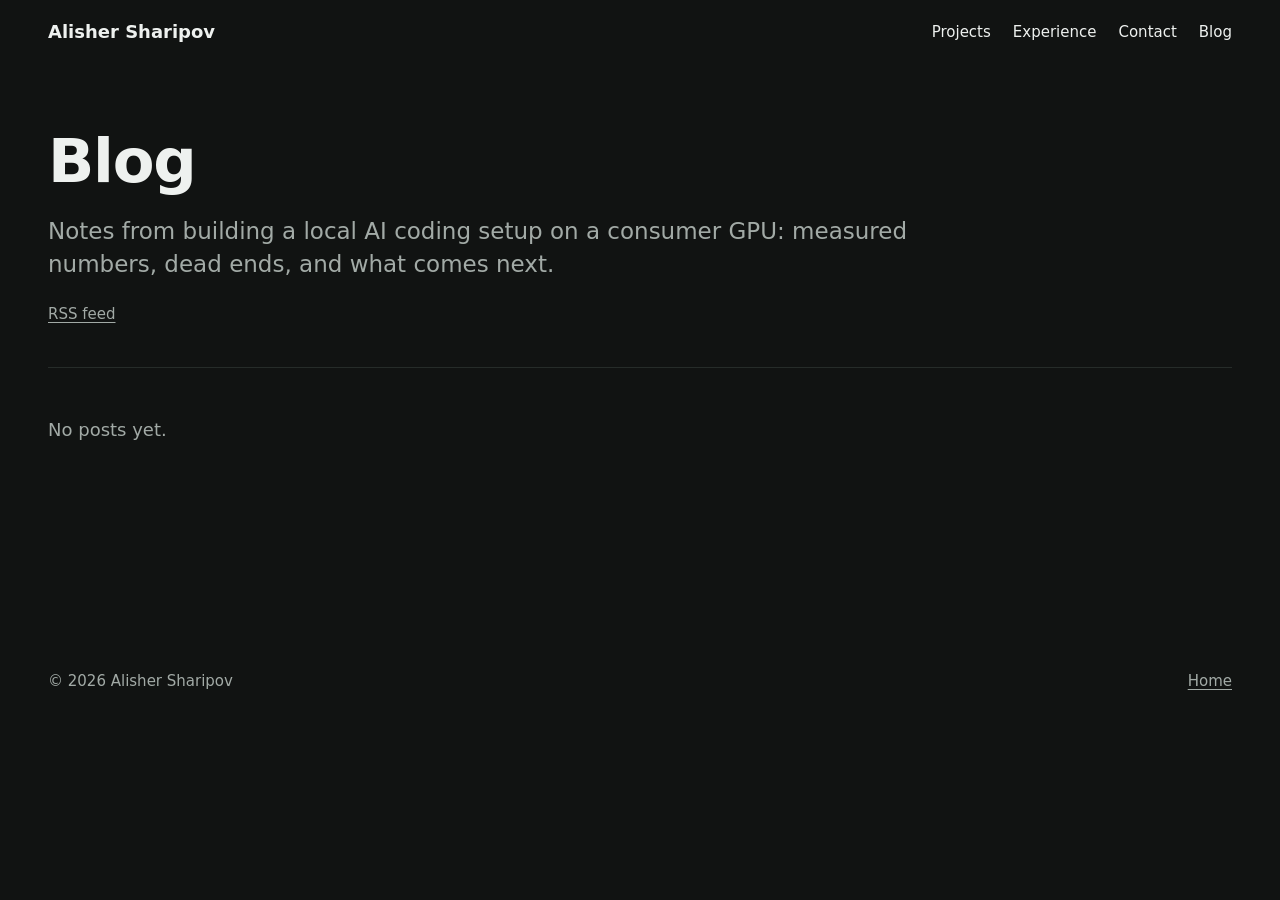
==== blog/index.html @ cdd6e06e "Blog section: index, post template, RSS feed" ====
<!doctype html>
<html lang="en">
<head>
<meta charset="utf-8">
<meta name="viewport" content="width=device-width, initial-scale=1, viewport-fit=cover">
<title>Blog · Alisher Sharipov</title>
<meta name="description" content="Notes from building a local AI coding setup on a consumer GPU: measured numbers, dead ends, and what comes next.">
<meta name="theme-color" content="#111312">
<link rel="canonical" href="https://hikkian.github.io/blog/">
<link rel="alternate" type="application/rss+xml" title="Alisher Sharipov · Blog" href="feed.xml">
<link rel="icon" href="../favicon.ico" sizes="32x32">
<link rel="stylesheet" href="../style.css">
<link rel="stylesheet" href="blog.css">
</head>
<body>

<header class="top">
  <div class="wrap top-in">
    <a class="name" href="../">Alisher Sharipov</a>
    <nav aria-label="Sections">
      <a href="../#projects">Projects</a>
      <a href="../#work">Experience</a>
      <a href="../#contact">Contact</a>
      <a href="./" aria-current="page">Blog</a>
    </nav>
  </div>
</header>

<main class="blog-main">

<section class="wrap blog-head" aria-labelledby="blog-h">
  <h1 id="blog-h">Blog</h1>
  <p>Notes from building a local AI coding setup on a consumer GPU: measured numbers, dead ends, and what comes next.</p>
  <a class="feed-link" href="feed.xml">RSS feed</a>
</section>

<section class="wrap" aria-label="Posts">
  <ol class="post-list">
    <!-- Posts are added here, newest first. Template: _template.html -->
  </ol>
  <p class="empty">No posts yet.</p>
</section>

</main>

<footer class="foot wrap">
  <span>© 2026 Alisher Sharipov</span>
  <a href="../">Home</a>
</footer>

</body>
</html>
---- style.css ----
:root {
  --bg: #111312;
  --surface: #1a1e1c;
  --surface-2: #222725;
  --ink: #eef1ef;
  --muted: #a2aaa6;
  --accent: #7ee0c3;
  --accent-ink: #0c1f19;
  --term: #0a0c0b;

  --step-small: 0.9375rem;
  --step-body: clamp(1.0625rem, 1rem + 0.2vw, 1.125rem);
  --step-lead: clamp(1.1875rem, 1.05rem + 0.5vw, 1.4375rem);
  --step-h3: clamp(1.75rem, 1.3rem + 1.6vw, 2.75rem);
  --step-head: clamp(2.25rem, 1.4rem + 3vw, 4rem);
  --step-display: clamp(2.375rem, 1rem + 5.4vw, 6rem);

  --gutter: clamp(20px, 4vw, 48px);
  --ease: cubic-bezier(.2, .7, .2, 1);
  --font: "TikTok Sans", system-ui, -apple-system, "Segoe UI", Roboto, sans-serif;
  --mono: "JetBrains Mono", ui-monospace, "SFMono-Regular", Menlo, Consolas, monospace;
}

*, *::before, *::after { box-sizing: border-box; }
html { -webkit-text-size-adjust: 100%; scroll-behavior: smooth; scroll-padding-top: 80px; }
body { margin: 0; background: var(--bg); color: var(--ink); font-family: var(--font); font-size: var(--step-body); line-height: 1.6; }
img { display: block; width: 100%; height: auto; }
a { color: inherit; text-underline-offset: 0.22em; text-decoration-thickness: 1px; }
a:hover { color: var(--accent); }
:focus-visible { outline: 2px solid var(--accent); outline-offset: 3px; }
::selection { background: var(--accent); color: var(--accent-ink); }
h1, h2, h3, h4 { margin: 0; line-height: 1.1; font-weight: 600; }
p { margin: 0; }
ul { list-style: none; margin: 0; padding: 0; }
.visually-hidden { position: absolute; width: 1px; height: 1px; overflow: hidden; clip: rect(0 0 0 0); white-space: nowrap; }
.wrap { width: min(1200px, 100% - 2 * var(--gutter)); margin-inline: auto; }

.button {
  display: inline-flex; align-items: center; justify-content: center; min-height: 48px; padding: 0 22px;
  background: var(--accent); color: var(--accent-ink); font-weight: 650; font-size: var(--step-small);
  text-decoration: none; border-radius: 8px; transition: transform .18s var(--ease), background-color .18s var(--ease);
}
.button:hover { color: var(--accent-ink); background: #a2ecd6; transform: translateY(-2px); }
.button:active { transform: none; }
.button.ghost { background: var(--surface-2); color: var(--ink); }
.button.ghost:hover { background: #2c3330; color: var(--ink); }
.quiet { font-size: var(--step-small); color: var(--muted); }

/* ---------- Top bar ---------- */
.top { position: sticky; top: 0; z-index: 10; background: var(--bg); }
.top-in { display: flex; align-items: center; justify-content: space-between; min-height: 64px; gap: 16px; }
.name { font-weight: 650; text-decoration: none; }
nav { display: flex; align-items: center; gap: 22px; font-size: var(--step-small); }
nav a { text-decoration: none; padding: 10px 0; }
.lang { font: inherit; font-weight: 650; color: var(--ink); background: var(--surface-2); border: 0; border-radius: 8px; min-height: 44px; min-width: 48px; cursor: pointer; }
.lang:hover { background: #2c3330; }

/* ---------- Hero ---------- */
.hero { display: grid; grid-template-columns: minmax(0, 5fr) minmax(0, 6fr); grid-template-rows: auto 1fr; gap: 40px 56px; padding: clamp(40px, 7vh, 88px) 0 72px; }
.hero h1 { grid-column: 1 / -1; font-size: var(--step-display); font-weight: 750; font-stretch: 110%; letter-spacing: -0.025em; line-height: 1.0; max-width: 20ch; }
.hero-text { display: grid; align-content: start; gap: 28px; }
.lead { font-size: var(--step-lead); line-height: 1.45; max-width: 40ch; }
.actions { display: flex; flex-wrap: wrap; align-items: center; gap: 12px 14px; }
.actions .quiet { flex-basis: 100%; }
.skills-inline { display: flex; flex-wrap: wrap; gap: 8px; margin-top: 8px; }
.skills-inline li { background: var(--surface); border-radius: 8px; padding: 6px 12px; font-size: var(--step-small); }
.remote { color: var(--accent); font-weight: 600; }

/* The terminal: a real-speed replay of Shura answering */
.term { margin: 0; background: var(--term); border-radius: 14px; overflow: hidden; font-size: 0.9375rem; align-self: start; }
.term-bar { display: flex; justify-content: space-between; align-items: center; padding: 12px 16px; background: #151917; color: var(--muted); font-size: 0.8125rem; }
.term-title { color: var(--ink); font-weight: 600; }
.term-state { display: inline-flex; align-items: center; gap: 8px; }
.live { width: 8px; height: 8px; border-radius: 50%; background: var(--accent); }
.term-body { padding: 18px 18px 8px; min-height: 252px; }
.t-user { color: var(--ink); margin-bottom: 12px; }
.t-mark { color: var(--accent); font-weight: 600; }
.t-out { margin: 0; font: 0.875rem/1.6 var(--mono); white-space: pre-wrap; color: #cfd6d2; line-height: 1.6; }
.t-out .add { color: var(--accent); }
.t-out .del { color: #f0a49a; }
.t-out::after { content: ""; display: inline-block; width: .55em; height: 1.05em; vertical-align: -0.2em; background: var(--accent); margin-left: 1px; animation: blink 1s steps(1) infinite; }
.t-out.done::after { animation: none; opacity: 0; }
@keyframes blink { 50% { opacity: 0; } }
.term-status { display: flex; justify-content: space-between; gap: 12px; padding: 10px 18px; color: var(--muted); font-size: 0.8125rem; background: #151917; }
.term-status b { color: var(--accent); font-size: 1rem; }
.term-ctx { display: flex; flex-wrap: wrap; align-items: center; gap: 10px 14px; padding: 14px 18px 16px; }
.ctx-label { font-size: var(--step-small); color: var(--muted); }
.chips { display: flex; flex-wrap: wrap; gap: 6px; }
.chips button {
  font: 600 0.875rem var(--font); color: var(--ink); background: var(--surface-2); border: 0; border-radius: 8px;
  min-width: 52px; min-height: 44px; padding: 0 10px; cursor: pointer; transition: background-color .15s var(--ease), color .15s var(--ease);
}
.chips button:hover { background: #2c3330; }
.chips button[aria-checked="true"] { background: var(--accent); color: var(--accent-ink); }
.term figcaption { font-size: var(--step-small); color: var(--muted); padding: 0 18px 18px; }

/* ---------- Numbers ---------- */
.numbers ul { display: grid; grid-template-columns: repeat(4, minmax(0, 1fr)); gap: 12px; }
.numbers li { background: var(--surface); border-radius: 14px; padding: 24px 22px; display: grid; gap: 8px; align-content: start; }
.numbers b { white-space: nowrap; font-size: clamp(2rem, 1.4rem + 1.8vw, 3rem); font-weight: 750; font-stretch: 110%; letter-spacing: -0.02em; line-height: 1; color: var(--accent); }
.numbers span { font-size: var(--step-small); line-height: 1.45; }

/* ---------- Projects ---------- */
.section-h { font-size: var(--step-head); font-weight: 700; letter-spacing: -0.02em; margin-bottom: 40px; }
.projects { padding-top: 140px; }
.case { display: grid; gap: 24px; margin-bottom: 120px; }
.case-head { display: grid; grid-template-columns: auto 1fr auto; align-items: baseline; gap: 8px 20px; }
.case-head h3 { font-size: var(--step-h3); font-weight: 700; letter-spacing: -0.015em; }
.case-tag { color: var(--muted); font-size: var(--step-lead); }
.case-link { font-size: var(--step-small); }
.shot { background: var(--surface); border-radius: 14px; overflow: hidden; }
.shot img { transition: transform .6s var(--ease); }
.shot:hover img { transform: scale(1.015); }
.shot.light { background: #f3f6f4; padding: clamp(16px, 3vw, 40px); }
.shot-open { display: block; cursor: zoom-in; }
.shot-grid { display: grid; grid-template-columns: 1fr 1fr; gap: 12px; }
.shot-grid .big { grid-column: 1 / -1; }
.shot-grid .shot img { height: 100%; object-fit: cover; object-position: top left; }
.case-cols { display: grid; grid-template-columns: repeat(3, minmax(0, 1fr)); gap: 32px; }
.case-cols h4 { font-size: var(--step-small); color: var(--accent); font-weight: 650; margin-bottom: 8px; }
.case-cols p { line-height: 1.55; }
.stack { color: var(--muted); font-size: var(--step-small); }

/* ---------- Experience ---------- */
.work { padding-top: 40px; }
.job { display: grid; grid-template-columns: minmax(0, 1fr) minmax(0, 2fr); gap: 32px; background: var(--surface); border-radius: 14px; padding: clamp(24px, 3vw, 40px); }
.job-side { display: grid; gap: 6px; align-content: start; }
.job-side h3 { font-size: var(--step-h3); font-weight: 700; margin-bottom: 6px; }
.job-side p { color: var(--muted); }
.job-list { display: grid; gap: 18px; }
.job-list li { display: grid; gap: 2px; }
.job-list b { font-weight: 650; color: var(--accent); }
.facts { display: grid; grid-template-columns: 1fr 1fr; gap: 12px; margin-top: 12px; }
.facts > div { background: var(--surface); border-radius: 14px; padding: clamp(24px, 3vw, 40px); }
.facts h3 { font-size: 1.5rem; margin-bottom: 18px; }
.facts dl { margin: 0; display: grid; gap: 12px; }
.facts dl { gap: 16px; }
.facts dl div { display: grid; gap: 2px; }
.facts dt { color: var(--muted); font-size: var(--step-small); }
.facts dd { margin: 0; }

/* ---------- Contact ---------- */
.contact { padding: 160px 0 40px; display: grid; grid-template-columns: minmax(0, 3fr) minmax(0, 2fr); gap: 20px 56px; align-items: end; }
.contact-main { display: grid; gap: 20px; }
.contact .section-h { margin-bottom: 0; }
.mail { font-size: clamp(1.375rem, 0.9rem + 2.2vw, 2.75rem); font-weight: 700; letter-spacing: -0.02em; color: var(--accent); text-decoration: none; overflow-wrap: break-word; line-height: 1.15; }
.mail:hover { color: var(--ink); }
.contact-list { display: grid; gap: 10px; }
.contact-list a { display: flex; align-items: center; min-height: 56px; padding: 0 22px; font-size: var(--step-body) !important; background: var(--surface-2); border-radius: 8px; text-decoration: none; font-weight: 600; font-size: var(--step-small); }
.contact-list a:hover { background: #2c3330; color: var(--ink); }

.foot { display: flex; justify-content: space-between; gap: 16px; flex-wrap: wrap; padding: 80px 0 32px; color: var(--muted); font-size: var(--step-small); }

/* ---------- Entrances ---------- */
@media (prefers-reduced-motion: no-preference) {
  .js [data-rise] { opacity: 0; transform: translateY(20px); transition: opacity .6s var(--ease), transform .6s var(--ease); transition-delay: calc(var(--i, 0) * 70ms); }
  .js [data-rise].in { opacity: 1; transform: none; }
}
@media (prefers-reduced-motion: reduce) {
  *, *::before, *::after { transition-duration: .01ms !important; animation: none !important; scroll-behavior: auto !important; }
}

/* ---------- Tablet ---------- */
@media (max-width: 960px) {
  .hero { grid-template-columns: 1fr; }
  .numbers ul { grid-template-columns: 1fr 1fr; }
  .case-cols { grid-template-columns: 1fr; gap: 20px; }
  .job { grid-template-columns: 1fr; }
  .facts { grid-template-columns: 1fr; }
  .contact { grid-template-columns: 1fr; }
}

/* ---------- Phone ---------- */
@media (max-width: 600px) {
  nav { gap: 14px; }
  nav a:not(:nth-of-type(3)) { display: none; }
  .name { white-space: nowrap; }
  .hero { padding-top: 28px; gap: 28px; }
  .hero h1 { font-stretch: 100%; }
  .term-body { min-height: 300px; padding: 14px 14px 6px; }
  .t-out { font-size: 0.78rem; }
  .term-status { flex-direction: column; gap: 2px; padding: 10px 14px; }
  .term-ctx { padding: 12px 14px 14px; }
  .chips { display: grid; grid-template-columns: repeat(3, minmax(0, 1fr)); width: 100%; }
  .chips button { min-width: 0; padding: 0; font-size: 0.8125rem; }
  .numbers li { padding: 18px 16px; }
  .projects { padding-top: 64px; }
  .section-h { margin-bottom: 24px; }
  .work { padding-top: 0; }
  .shot.light { overflow-x: auto; padding: 12px; }
  .shot.light img { width: 780px; max-width: none; }
  .case { margin-bottom: 88px; }
  .case-head { grid-template-columns: 1fr; gap: 4px; }
  .shot-grid { grid-template-columns: 1fr; }
  .contact { padding-top: 80px; }
}

/* ---------- Scroll scenes ---------- */
.progress { position: fixed; inset: 0 0 auto 0; height: 3px; z-index: 20; pointer-events: none; }
.progress i { display: block; height: 100%; background: var(--accent); transform-origin: 0 50%; transform: scaleX(0); }

.flow { position: relative; height: 300svh; }
.flow-stage { position: sticky; top: 0; height: 100svh; display: grid; align-items: center; overflow: hidden; }
.flow-in { display: grid; gap: clamp(32px, 6vh, 64px); }
.flow-h { font-size: var(--step-head); font-weight: 700; letter-spacing: -0.02em; max-width: 16ch; }
.flow-track { position: relative; }
.flow-line { position: absolute; left: 0; right: 0; top: 13px; height: 4px; background: var(--surface-2); border-radius: 2px; }
.flow-fill { position: absolute; inset: 0; background: var(--accent); transform-origin: 0 50%; transform: scaleX(var(--p, 0)); border-radius: 2px; }
.flow-dot { position: absolute; top: -8px; left: 0; width: 20px; height: 20px; border-radius: 50%; background: var(--accent); box-shadow: 0 0 0 8px rgba(126, 224, 195, .18); /* taste-skill-ignore: the glowing request packet */
  transform: translateX(calc(var(--p, 0) * (var(--w, 1000px) - 20px))); }
.flow-nodes { position: relative; display: grid; grid-template-columns: repeat(4, minmax(0, 1fr)); gap: 24px; list-style: none; margin: 0; padding: 0; }
.flow-nodes li { position: relative; padding-top: 48px; display: grid; gap: 10px; align-content: start; opacity: .28; transform: translateY(18px); transition: opacity .5s var(--ease), transform .5s var(--ease); }
.flow-nodes li::before { content: ""; position: absolute; top: 5px; width: 20px; height: 20px; border-radius: 50%; background: var(--surface-2); transition: background-color .4s var(--ease); }
.flow-nodes li.on { opacity: 1; transform: none; }
.flow-nodes li.on::before { background: var(--accent); }
.flow-nodes b { font-size: var(--step-lead); font-weight: 700; }
.flow-nodes span { line-height: 1.5; }
.flow-count { font-size: var(--step-lead); color: var(--muted); }
.flow-count b { color: var(--accent); font-size: clamp(2.5rem, 1.5rem + 4vw, 5rem); font-weight: 750; font-stretch: 110%; letter-spacing: -0.02em; font-variant-numeric: tabular-nums; display: inline-block; vertical-align: -0.12em; margin-right: .15em; }

@media (prefers-reduced-motion: no-preference) {
  .js .hero[data-scroll] h1 { transform: translateY(calc(var(--p, 0) * -90px)); opacity: calc(1 - var(--p, 0) * 1.4); }
  .js .hero[data-scroll] .hero-text { transform: translateY(calc(var(--p, 0) * -40px)); opacity: calc(1 - var(--p, 0) * 1.2); }
  .js .hero[data-scroll] .term { transform: translateY(calc(var(--p, 0) * 60px)) scale(calc(1 - var(--p, 0) * .06)); }
  .js .shot[data-scroll] { transform: scale(calc(.86 + var(--p, 1) * .14)); opacity: calc(.3 + var(--p, 1) * .7); transform-origin: 50% 100%; }
  .js .section-h[data-scroll] { transform: translateX(calc((1 - var(--p, 1)) * -60px)); opacity: var(--p, 1); }
  .js .hero h1, .js .hero-text, .js .term, .js .shot[data-scroll], .js .section-h[data-scroll] { will-change: transform; }
}
@media (prefers-reduced-motion: reduce) {
  .flow { height: auto; }
  .flow-stage { position: static; height: auto; padding: 120px 0; }
  .flow-fill { transform: none; }
  .flow-dot { display: none; }
  .flow-nodes li { opacity: 1; transform: none; }
  .flow-nodes li::before { background: var(--accent); }
}
html:not(.js) .flow { height: auto; }
html:not(.js) .flow-stage { position: static; height: auto; padding: 120px 0; }
html:not(.js) .flow-nodes li { opacity: 1; transform: none; }

@media (max-width: 760px) {
  .flow { height: 320svh; }
  .flow-in { gap: 24px; }
  .flow-line { left: 9px; right: auto; top: 0; bottom: 0; width: 4px; height: auto; }
  .flow-fill { transform-origin: 50% 0; transform: scaleY(var(--p, 0)); }
  .flow-dot { left: -8px; top: 0; transform: translateY(calc(var(--p, 0) * (var(--h, 400px) - 20px))); }
  .flow-nodes { grid-template-columns: 1fr; gap: 18px; padding-left: 40px; }
  .flow-nodes li { padding-top: 0; }
  .flow-nodes li::before { left: -38px; top: 2px; }
  .flow-nodes span { font-size: var(--step-small); }
}
---- blog/blog.css ----
/* Blog pages. Load after ../style.css: they reuse its tokens and header, add only blog layout. */

.blog-main { padding-bottom: 96px; }

.blog-head { padding-top: 64px; padding-bottom: 40px; border-bottom: 1px solid #262c29; }
.blog-head h1 { font-size: var(--step-head); font-weight: 700; letter-spacing: -0.02em; }
.blog-head p { margin: 20px 0 0; max-width: 60ch; color: var(--muted); font-size: var(--step-lead); line-height: 1.45; }
.blog-head .feed-link { display: inline-block; margin-top: 20px; font-size: var(--step-small); color: var(--muted); }

.post-list { list-style: none; margin: 0; padding: 0; }
.post-list li { padding: 32px 0; border-bottom: 1px solid #262c29; display: grid; gap: 8px; }
.post-list time, .post-meta { font-size: var(--step-small); color: var(--muted); }
.post-list h2 { font-size: var(--step-h3); font-weight: 650; letter-spacing: -0.015em; line-height: 1.2; }
.post-list h2 a { text-decoration: none; }
.post-list h2 a:hover { color: var(--accent); }
.post-list p { margin: 0; color: var(--muted); max-width: 66ch; }
.empty { padding: 48px 0; color: var(--muted); }

.post { padding-top: 56px; }
.post-head { display: grid; gap: 14px; padding-bottom: 32px; border-bottom: 1px solid #262c29; margin-bottom: 40px; }
.post-head h1 { font-size: var(--step-display); font-weight: 700; letter-spacing: -0.025em; line-height: 1.05; }
.post-lead { font-size: var(--step-lead); color: var(--muted); max-width: 60ch; line-height: 1.5; margin: 0; }

.post-body { max-width: 68ch; }
.post-body h2 { font-size: var(--step-h3); font-weight: 650; letter-spacing: -0.015em; margin: 56px 0 16px; }
.post-body p { margin: 0 0 18px; }
.post-body ul, .post-body ol { margin: 0 0 22px; padding-left: 22px; }
.post-body li { margin-bottom: 8px; }
.post-body code { font-family: var(--mono); font-size: 0.92em; background: var(--surface); padding: 1px 6px; border-radius: 4px; }
.post-body pre { font-family: var(--mono); font-size: 0.85rem; background: var(--term); border: 1px solid #262c29; border-radius: 8px; padding: 16px; overflow-x: auto; line-height: 1.5; }
.post-body pre code { background: none; padding: 0; }

/* Numbers tables: wrap in .table-wrap so narrow screens scroll the table, not the page. */
.table-wrap { overflow-x: auto; margin: 24px 0 28px; }
.facts-table { width: 100%; border-collapse: collapse; font-size: var(--step-small); }
.facts-table th, .facts-table td { text-align: left; padding: 10px 12px; border-bottom: 1px solid #262c29; vertical-align: top; }
.facts-table th { color: var(--muted); font-weight: 600; }
.facts-table td:last-child { white-space: nowrap; }

.post-foot { margin-top: 64px; padding-top: 24px; border-top: 1px solid #262c29; font-size: var(--step-small); color: var(--muted); display: flex; justify-content: space-between; gap: 16px; flex-wrap: wrap; }

@media (max-width: 600px) {
  .blog-head { padding-top: 40px; padding-bottom: 28px; }
  .post { padding-top: 36px; }
  .post-head { margin-bottom: 28px; }
  .post-body h2 { margin-top: 44px; }
  .facts-table th, .facts-table td { padding: 8px 8px; }
  .facts-table td:last-child { white-space: normal; }
}
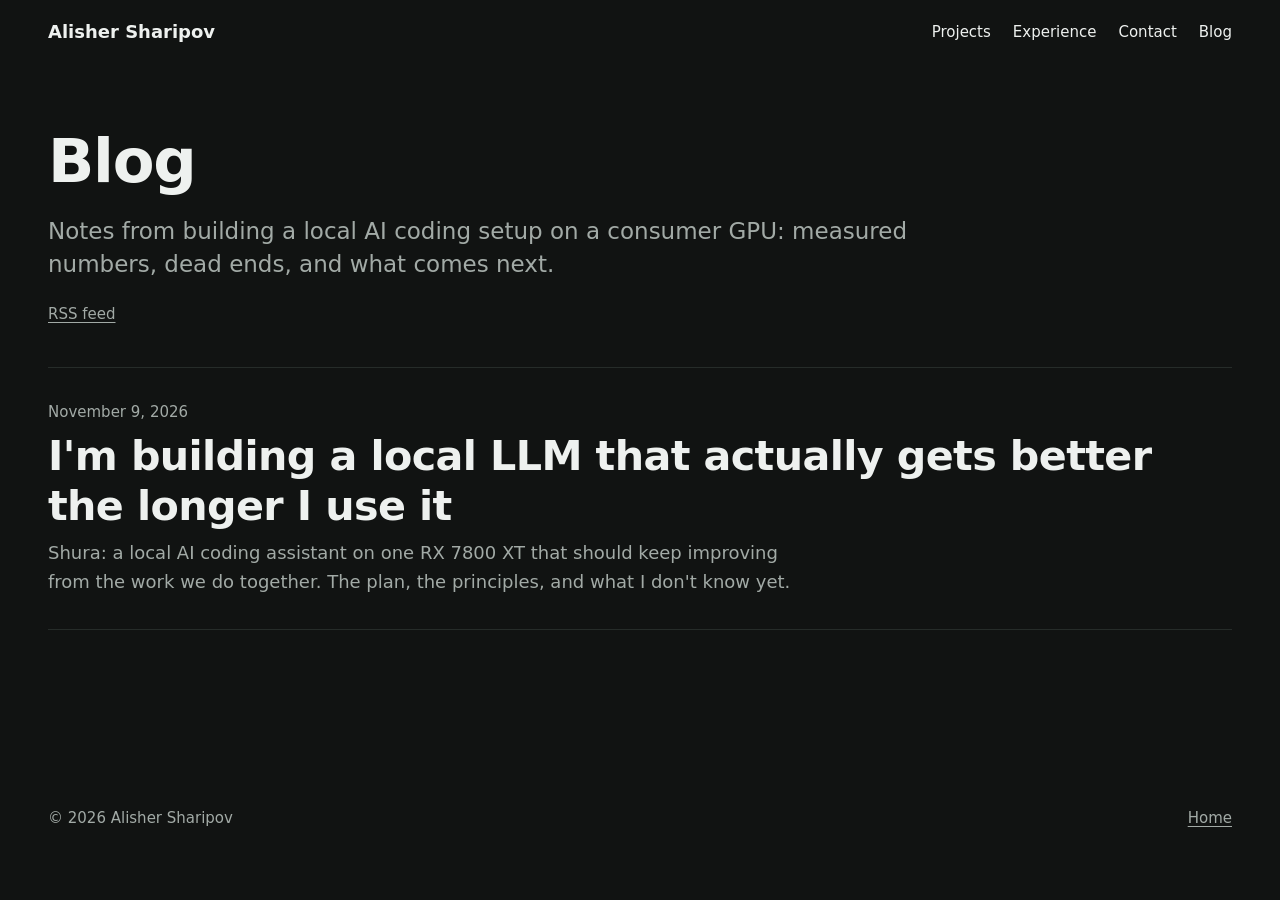
==== commit d46263ea: "First blog post; speed numbers from the final layout" ====
--- a/blog/index.html
+++ b/blog/index.html
@@ -37,8 +37,12 @@
 <section class="wrap" aria-label="Posts">
   <ol class="post-list">
     <!-- Posts are added here, newest first. Template: _template.html -->
+    <li>
+      <time datetime="2026-11-09">November 9, 2026</time>
+      <h2><a href="local-llm-that-gets-better.html">I'm building a local LLM that actually gets better the longer I use it</a></h2>
+      <p>Shura: a local AI coding assistant on one RX 7800 XT that should keep improving from the work we do together. The plan, the principles, and what I don't know yet.</p>
+    </li>
   </ol>
-  <p class="empty">No posts yet.</p>
 </section>
 
 </main>
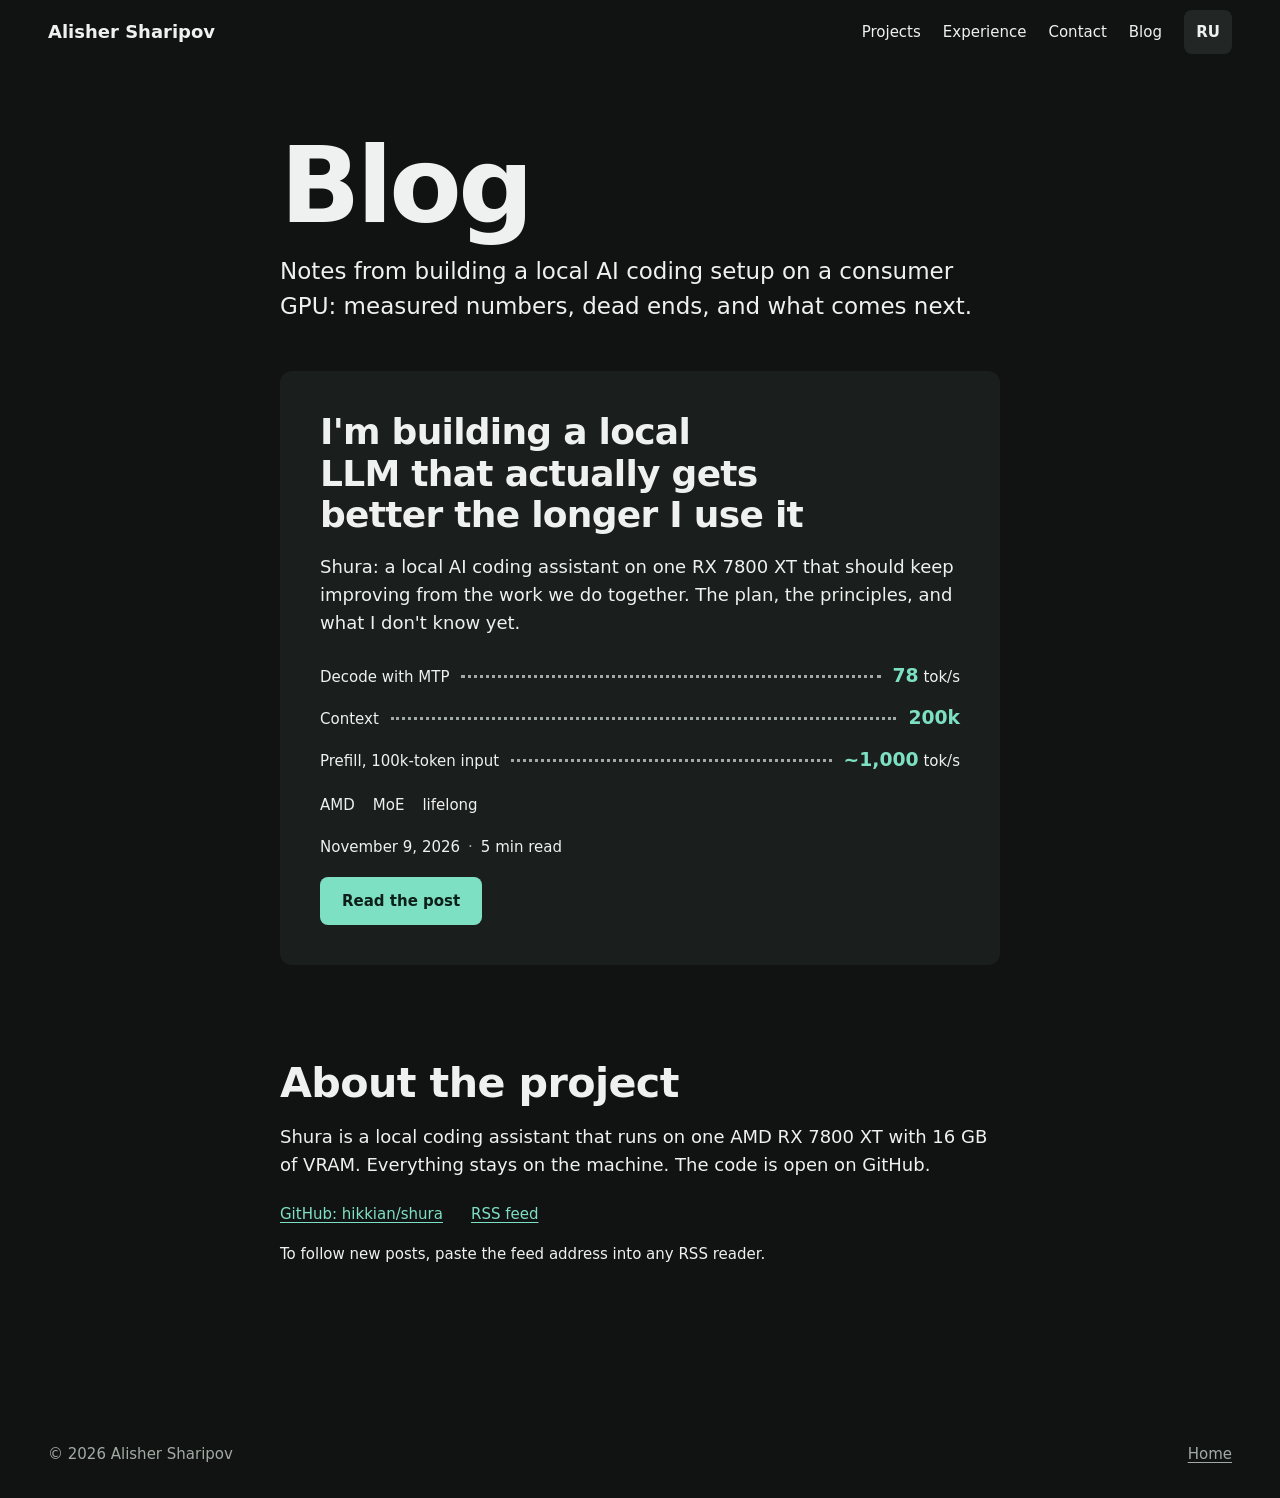
==== commit e91b23f6: "Blog: index page, EN/RU switch, readable RSS" ====
--- a/blog/index.html
+++ b/blog/index.html
@@ -3,7 +3,7 @@
 <head>
 <meta charset="utf-8">
 <meta name="viewport" content="width=device-width, initial-scale=1, viewport-fit=cover">
-<title>Blog · Alisher Sharipov</title>
+<title data-ru="Блог · Alisher Sharipov">Blog · Alisher Sharipov</title>
 <meta name="description" content="Notes from building a local AI coding setup on a consumer GPU: measured numbers, dead ends, and what comes next.">
 <meta name="theme-color" content="#111312">
 <link rel="canonical" href="https://hikkian.github.io/blog/">
@@ -18,39 +18,73 @@
   <div class="wrap top-in">
     <a class="name" href="../">Alisher Sharipov</a>
     <nav aria-label="Sections">
-      <a href="../#projects">Projects</a>
-      <a href="../#work">Experience</a>
-      <a href="../#contact">Contact</a>
+      <a href="../#projects" data-ru="Проекты">Projects</a>
+      <a href="../#work" data-ru="Опыт">Experience</a>
+      <a href="../#contact" data-ru="Контакты">Contact</a>
       <a href="./" aria-current="page">Blog</a>
+      <button class="lang" type="button" id="lang" title="Русский / English">RU</button>
     </nav>
   </div>
 </header>
 
 <main class="blog-main">
 
-<section class="wrap blog-head" aria-labelledby="blog-h">
-  <h1 id="blog-h">Blog</h1>
-  <p>Notes from building a local AI coding setup on a consumer GPU: measured numbers, dead ends, and what comes next.</p>
-  <a class="feed-link" href="feed.xml">RSS feed</a>
+<section class="wrap blog-intro" aria-labelledby="blog-h">
+  <h1 id="blog-h" data-ru="Блог">Blog</h1>
+  <p data-ru="Заметки о том, как я строю локальный ИИ для программирования на одной потребительской видеокарте: измеренные цифры, тупики и что будет дальше.">Notes from building a local AI coding setup on a consumer GPU: measured numbers, dead ends, and what comes next.</p>
 </section>
 
-<section class="wrap" aria-label="Posts">
-  <ol class="post-list">
-    <!-- Posts are added here, newest first. Template: _template.html -->
-    <li>
-      <time datetime="2026-11-09">November 9, 2026</time>
-      <h2><a href="local-llm-that-gets-better.html">I'm building a local LLM that actually gets better the longer I use it</a></h2>
-      <p>Shura: a local AI coding assistant on one RX 7800 XT that should keep improving from the work we do together. The plan, the principles, and what I don't know yet.</p>
-    </li>
-  </ol>
+<section class="wrap blog-entries" aria-label="Posts">
+
+  <article class="sheet">
+    <h2 class="sheet-title"><a href="local-llm-that-gets-better.html" data-ru="Я строю локальную LLM, которая становится лучше, чем дольше я ей пользуюсь">I'm building a local LLM that actually gets better the longer I use it</a></h2>
+    <p class="sheet-lead" data-ru="Shura: локальный ИИ-ассистент для программирования на одной RX 7800 XT, который должен становиться лучше благодаря нашей совместной работе. План, принципы и то, чего я пока не знаю.">Shura: a local AI coding assistant on one RX 7800 XT that should keep improving from the work we do together. The plan, the principles, and what I don't know yet.</p>
+
+    <dl class="log" aria-label="Key numbers">
+      <div class="log-row">
+        <dt data-ru="Декодирование с MTP">Decode with MTP</dt>
+        <dd><b>78</b> tok/s</dd>
+      </div>
+      <div class="log-row">
+        <dt data-ru="Контекст">Context</dt>
+        <dd><b>200k</b></dd>
+      </div>
+      <div class="log-row">
+        <dt data-ru="Префилл, вход 100k токенов">Prefill, 100k-token input</dt>
+        <dd><b>~1,000</b> tok/s</dd>
+      </div>
+    </dl>
+
+    <ul class="tags" aria-label="Tags">
+      <li>AMD</li>
+      <li>MoE</li>
+      <li data-ru="непрерывное обучение">lifelong</li>
+    </ul>
+
+    <p class="sheet-meta"><time datetime="2026-11-09" data-ru="9 ноября 2026">November 9, 2026</time><span class="sep" aria-hidden="true">·</span><span data-ru="5 мин чтения">5 min read</span></p>
+
+    <a class="button" href="local-llm-that-gets-better.html" data-ru="Читать пост">Read the post</a>
+  </article>
+
+</section>
+
+<section class="wrap about" aria-labelledby="about-h">
+  <h2 id="about-h" data-ru="О проекте">About the project</h2>
+  <p data-ru="Shura — локальный ассистент для программирования. Работает на одной AMD RX 7800 XT с 16 ГБ видеопамяти. Всё остаётся на машине. Код открыт на GitHub.">Shura is a local coding assistant that runs on one AMD RX 7800 XT with 16 GB of VRAM. Everything stays on the machine. The code is open on GitHub.</p>
+  <ul class="about-links">
+    <li><a href="https://github.com/hikkian/shura" data-ru="GitHub: hikkian/shura">GitHub: hikkian/shura</a></li>
+    <li><a href="feed.xml" data-ru="Лента RSS">RSS feed</a></li>
+  </ul>
+  <p class="about-note" data-ru="Подписаться можно через RSS-читалку: вставьте в неё адрес ленты.">To follow new posts, paste the feed address into any RSS reader.</p>
 </section>
 
 </main>
 
 <footer class="foot wrap">
   <span>© 2026 Alisher Sharipov</span>
-  <a href="../">Home</a>
+  <a href="../" data-ru="На главную">Home</a>
 </footer>
 
+<script src="blog.js" defer></script>
 </body>
 </html>
--- a/blog/blog.css
+++ b/blog/blog.css
@@ -1,49 +1,166 @@
-/* Blog pages. Load after ../style.css: they reuse its tokens and header, add only blog layout. */
+/* Blog pages. Load after ../style.css: they reuse its tokens and header, add only blog layout.
+   No hairlines: separation comes from space and from one step in surface tone. */
+
+/* ---------- Blog index ---------- */
 
 .blog-main { padding-bottom: 96px; }
 
-.blog-head { padding-top: 64px; padding-bottom: 40px; border-bottom: 1px solid #262c29; }
-.blog-head h1 { font-size: var(--step-head); font-weight: 700; letter-spacing: -0.02em; }
-.blog-head p { margin: 20px 0 0; max-width: 60ch; color: var(--muted); font-size: var(--step-lead); line-height: 1.45; }
-.blog-head .feed-link { display: inline-block; margin-top: 20px; font-size: var(--step-small); color: var(--muted); }
+/* Index blocks share one centred 720px column, like the post. */
+.blog-intro, .blog-entries, .about { max-width: 720px; margin-inline: auto; }
+.blog-intro { padding-top: 72px; display: grid; gap: 18px; }
+.blog-intro h1 { font-size: clamp(3rem, 1.8rem + 6vw, 7rem); font-weight: 700; letter-spacing: -0.035em; line-height: 0.95; }
+.blog-intro p { margin: 0; color: var(--ink); font-size: var(--step-lead); line-height: 1.5; }
 
-.post-list { list-style: none; margin: 0; padding: 0; }
-.post-list li { padding: 32px 0; border-bottom: 1px solid #262c29; display: grid; gap: 8px; }
-.post-list time, .post-meta { font-size: var(--step-small); color: var(--muted); }
-.post-list h2 { font-size: var(--step-h3); font-weight: 650; letter-spacing: -0.015em; line-height: 1.2; }
-.post-list h2 a { text-decoration: none; }
-.post-list h2 a:hover { color: var(--accent); }
-.post-list p { margin: 0; color: var(--muted); max-width: 66ch; }
-.empty { padding: 48px 0; color: var(--muted); }
+/* The post as a printed measurement sheet: paper-tone panel, log rows with leaders. */
+.blog-entries { padding-top: 48px; }
+.sheet { max-width: 720px; background: var(--surface); border-radius: 12px; padding: clamp(24px, 4vw, 40px); display: grid; gap: 18px; }
+.sheet-meta { margin: 0; display: flex; flex-wrap: wrap; align-items: center; gap: 8px; font-size: var(--step-small); color: var(--ink); }
+.sheet-meta .sep { color: var(--muted); }
+.sheet-title { font-size: clamp(1.6rem, 1.2rem + 1.4vw, 2.25rem); font-weight: 700; letter-spacing: -0.02em; line-height: 1.15; text-wrap: balance; }
+.sheet-title a { text-decoration: none; }
+.sheet-title a:hover { color: var(--accent); }
+.sheet-lead { margin: 0; color: var(--ink); font-size: var(--step-body); line-height: 1.55; }
 
+/* Entrance: each block of the index rises once on load. Transform and opacity only. */
+@keyframes rise { from { opacity: 0; transform: translateY(16px); } to { opacity: 1; transform: none; } }
+.blog-intro > *, .sheet > *, .about > * { animation: rise .6s var(--ease) both; }
+.sheet > :nth-child(2) { animation-delay: .08s; }
+.sheet > :nth-child(3) { animation-delay: .16s; }
+.sheet > :nth-child(4) { animation-delay: .24s; }
+.sheet > :nth-child(5) { animation-delay: .32s; }
+.sheet > :nth-child(6) { animation-delay: .4s; }
+.sheet > :nth-child(7) { animation-delay: .48s; }
+.about > :nth-child(2) { animation-delay: .12s; }
+.about > :nth-child(3) { animation-delay: .2s; }
+.about > :nth-child(4) { animation-delay: .28s; }
+.blog-intro > :nth-child(2) { animation-delay: .08s; }
+@media (prefers-reduced-motion: reduce) {
+  .blog-intro > *, .sheet > *, .about > * { animation: none; }
+}
+
+/* Log rows: label, dotted leader, value. */
+.log { margin: 6px 0 0; display: grid; gap: 12px; }
+.log-row { display: flex; align-items: baseline; gap: 12px; margin: 0; }
+.log-row { min-width: 0; }
+.log-row dt { color: var(--ink); font-size: var(--step-small); min-width: 0; overflow-wrap: anywhere; }
+.log-row::after { content: ""; order: 1; flex: 1; min-width: 16px; border-bottom: 3px dotted var(--muted); transform: translateY(-4px); }
+.log-row dd { order: 2; margin: 0; white-space: nowrap; font-size: var(--step-small); color: var(--ink); font-variant-numeric: tabular-nums; }
+.log-row dd b { color: var(--accent); font-size: 1.25em; font-weight: 700; }
+
+.tags { list-style: none; margin: 0; padding: 0; display: flex; flex-wrap: wrap; gap: 6px 18px; font-size: var(--step-small); color: var(--ink); }
+
+.sheet .button { justify-self: start; }
+
+.about { padding-top: 96px; display: grid; gap: 16px; }
+.about h2 { font-size: var(--step-h3); font-weight: 650; letter-spacing: -0.015em; }
+.about p { margin: 0; color: var(--ink); line-height: 1.6; }
+.about-links { list-style: none; margin: 6px 0 0; padding: 0; display: flex; flex-wrap: wrap; gap: 12px 28px; font-size: var(--step-small); }
+.about-links a { color: var(--accent); }
+.about-note { color: var(--ink); font-size: var(--step-small); }
+
+/* ---------- Post page ---------- */
+
+/* One reading column, centred: the post, its title and its blocks share its edges. */
 .post { padding-top: 56px; }
-.post-head { display: grid; gap: 14px; padding-bottom: 32px; border-bottom: 1px solid #262c29; margin-bottom: 40px; }
-.post-head h1 { font-size: var(--step-display); font-weight: 700; letter-spacing: -0.025em; line-height: 1.05; }
-.post-lead { font-size: var(--step-lead); color: var(--muted); max-width: 60ch; line-height: 1.5; margin: 0; }
+.post article { max-width: 720px; margin-inline: auto; }
+.post-head { display: grid; gap: 14px; margin-bottom: 48px; }
+.post-head h1 { font-size: 2.5rem; font-weight: 700; letter-spacing: -0.025em; line-height: 1.1; text-wrap: balance; }
+.post-lead { font-size: var(--step-lead); color: var(--ink); line-height: 1.5; margin: 0; }
+.post-meta { color: var(--ink); }
+.post-foot a { color: var(--accent); }
 
-.post-body { max-width: 68ch; }
-.post-body h2 { font-size: var(--step-h3); font-weight: 650; letter-spacing: -0.015em; margin: 56px 0 16px; }
+.toc { display: flex; flex-wrap: wrap; gap: 10px 22px; margin-top: 16px; font-size: var(--step-small); }
+.toc a { color: var(--accent); text-decoration: none; }
+.toc a:hover { text-decoration: underline; }
+
+.post-body { color: var(--ink); }
+.post-body h2 { font-size: var(--step-h3); font-weight: 650; letter-spacing: -0.015em; margin: 64px 0 18px; scroll-margin-top: 88px; }
 .post-body p { margin: 0 0 18px; }
 .post-body ul, .post-body ol { margin: 0 0 22px; padding-left: 22px; }
 .post-body li { margin-bottom: 8px; }
-.post-body code { font-family: var(--mono); font-size: 0.92em; background: var(--surface); padding: 1px 6px; border-radius: 4px; }
-.post-body pre { font-family: var(--mono); font-size: 0.85rem; background: var(--term); border: 1px solid #262c29; border-radius: 8px; padding: 16px; overflow-x: auto; line-height: 1.5; }
-.post-body pre code { background: none; padding: 0; }
+.post-body a { color: var(--accent); }
+
+/* Specs: four short tiles, one line each. */
+.spec { list-style: none; padding: 0; margin: 24px 0 28px; display: grid; grid-template-columns: repeat(2, minmax(0, 1fr)); gap: 8px; }
+.spec li { margin: 0; padding: 18px 18px; background: var(--surface); border-radius: 8px; }
+
+/* Key numbers: big figure, one short line under it. */
+.stats { list-style: none; padding: 0; margin: 28px 0 36px; display: grid; grid-template-columns: repeat(3, minmax(0, 1fr)); gap: 8px; }
+.stats li { margin: 0; padding: 24px 22px 26px; background: var(--surface); border-radius: 8px; display: grid; gap: 10px; align-content: start; }
+.stats b { font-size: clamp(2.25rem, 1.4rem + 1.6vw, 2.5rem); font-weight: 700; letter-spacing: -0.03em; line-height: 1; color: var(--accent); font-variant-numeric: tabular-nums; overflow-wrap: anywhere; }
+.stats b small { font-size: 0.4em; font-weight: 600; letter-spacing: 0; white-space: nowrap; }
+.stats span { color: var(--ink); font-size: var(--step-small); line-height: 1.45; }
+
+/* Layers: four steps, each one set in from the last, so the order reads as a climb. */
+.ladder { list-style: none; padding: 0; margin: 28px 0 32px; display: grid; gap: 8px; }
+.ladder li { margin: 0; padding: 22px 24px 24px; background: var(--surface); border-radius: 8px; }
+.ladder li:nth-child(1) { margin-left: 0; }
+.ladder li:nth-child(2) { margin-left: 24px; background: #212724; }
+.ladder li:nth-child(3) { margin-left: 48px; background: #262d2a; }
+.ladder li:nth-child(4) { margin-left: 72px; background: #2c3430; }
+.ladder h3 { font-size: 1.2rem; font-weight: 650; letter-spacing: -0.01em; color: var(--ink); }
+.ladder p { margin: 8px 0 0; }
+
+/* Loop diagram. Colours come from the page tokens, so it follows the theme. */
+.cycle { margin: 40px auto 48px; max-width: 460px; }
+.cycle svg { display: block; width: 100%; height: auto; }
+.cycle .node { fill: var(--surface); }
+.cycle .node-good { fill: var(--accent); }
+.cycle .node-bad { fill: none; stroke: var(--muted); stroke-width: 1.5; stroke-dasharray: 5 4; }
+.cycle .step { fill: none; stroke: var(--accent); stroke-width: 2; }
+.cycle .step-n { fill: var(--accent); font-family: var(--font); font-size: 15px; font-weight: 700; text-anchor: middle; dominant-baseline: central; }
+.cycle .label-l { fill: var(--ink); font-family: var(--font); font-size: 18px; font-weight: 650; dominant-baseline: central; }
+.cycle .sub-l { fill: var(--muted); font-family: var(--font); font-size: 14px; dominant-baseline: central; }
+.cycle .sub { fill: var(--muted); font-family: var(--font); font-size: 14px; text-anchor: middle; dominant-baseline: central; }
+.cycle .label-good { fill: var(--accent-ink); font-family: var(--font); font-size: 18px; font-weight: 700; text-anchor: middle; dominant-baseline: central; }
+.cycle .sub-good { fill: var(--accent-ink); font-family: var(--font); font-size: 14px; text-anchor: middle; dominant-baseline: central; opacity: .85; }
+.cycle .label { fill: var(--ink); font-family: var(--font); font-size: 18px; font-weight: 600; text-anchor: middle; dominant-baseline: central; }
+.cycle .label-end { fill: var(--accent-ink); }
+.cycle .flow, .cycle .loop { fill: none; stroke: var(--muted); stroke-width: 2; }
+.cycle .loop { stroke-dasharray: 6 5; }
+.cycle .arrowhead { fill: var(--muted); }
+.cycle figcaption { margin-top: 14px; font-size: var(--step-small); color: var(--ink); line-height: 1.5; }
+
+/* What I don't know: its own panel, the one place the post asks to be read slowly. */
+.unknown { margin: 44px 0 52px; padding: 28px 28px 10px; background: var(--surface); border-radius: 10px; }
+.unknown h3 { font-size: 1.25rem; font-weight: 650; letter-spacing: -0.01em; margin: 0 0 14px; }
+
+/* Principles as a checklist. The boxes are decoration; the list is read as text. */
+.checklist { list-style: none; padding: 0; margin: 24px 0 36px; display: grid; gap: 14px; }
+.checklist li { position: relative; margin: 0; padding-left: 40px; }
+.checklist li::before { content: ""; position: absolute; left: 0; top: 0.3em; width: 18px; height: 18px; border: 2px solid var(--muted); border-radius: 4px; box-sizing: border-box; }
+.checklist li::after { content: ""; position: absolute; left: 6px; top: 0.3em; width: 5px; height: 10px; border: solid var(--ink); border-width: 0 2px 2px 0; transform: rotate(45deg); }
+
+.links { display: flex; flex-wrap: wrap; gap: 12px 28px; margin-top: 40px; font-size: var(--step-small); }
+.links a { color: var(--accent); }
+
+.post-foot { margin-top: 64px; background: var(--surface); padding: 20px 24px; border-radius: 8px; font-size: var(--step-small); color: var(--ink); display: flex; justify-content: space-between; gap: 16px; flex-wrap: wrap; }
 
 /* Numbers tables: wrap in .table-wrap so narrow screens scroll the table, not the page. */
 .table-wrap { overflow-x: auto; margin: 24px 0 28px; }
 .facts-table { width: 100%; border-collapse: collapse; font-size: var(--step-small); }
-.facts-table th, .facts-table td { text-align: left; padding: 10px 12px; border-bottom: 1px solid #262c29; vertical-align: top; }
+.facts-table th, .facts-table td { text-align: left; padding: 10px 12px; vertical-align: top; }
 .facts-table th { color: var(--muted); font-weight: 600; }
 .facts-table td:last-child { white-space: nowrap; }
 
-.post-foot { margin-top: 64px; padding-top: 24px; border-top: 1px solid #262c29; font-size: var(--step-small); color: var(--muted); display: flex; justify-content: space-between; gap: 16px; flex-wrap: wrap; }
+@media (max-width: 760px) {
+  .stats { grid-template-columns: 1fr; }
+  .stats b { white-space: normal; }
+}
 
 @media (max-width: 600px) {
-  .blog-head { padding-top: 40px; padding-bottom: 28px; }
+  .blog-intro { padding-top: 40px; }
+  .blog-entries { padding-top: 32px; }
+  .about { padding-top: 64px; }
   .post { padding-top: 36px; }
-  .post-head { margin-bottom: 28px; }
-  .post-body h2 { margin-top: 44px; }
+  .post-head { margin-bottom: 36px; }
+  .post-head h1 { font-size: 1.75rem; }
+  .post-body h2 { margin-top: 48px; }
+  .spec { grid-template-columns: 1fr; }
+  .ladder li:nth-child(2) { margin-left: 12px; }
+  .ladder li:nth-child(3) { margin-left: 24px; }
+  .ladder li:nth-child(4) { margin-left: 36px; }
   .facts-table th, .facts-table td { padding: 8px 8px; }
   .facts-table td:last-child { white-space: normal; }
 }
+.cycle .loop { stroke-dasharray: 6 5; }
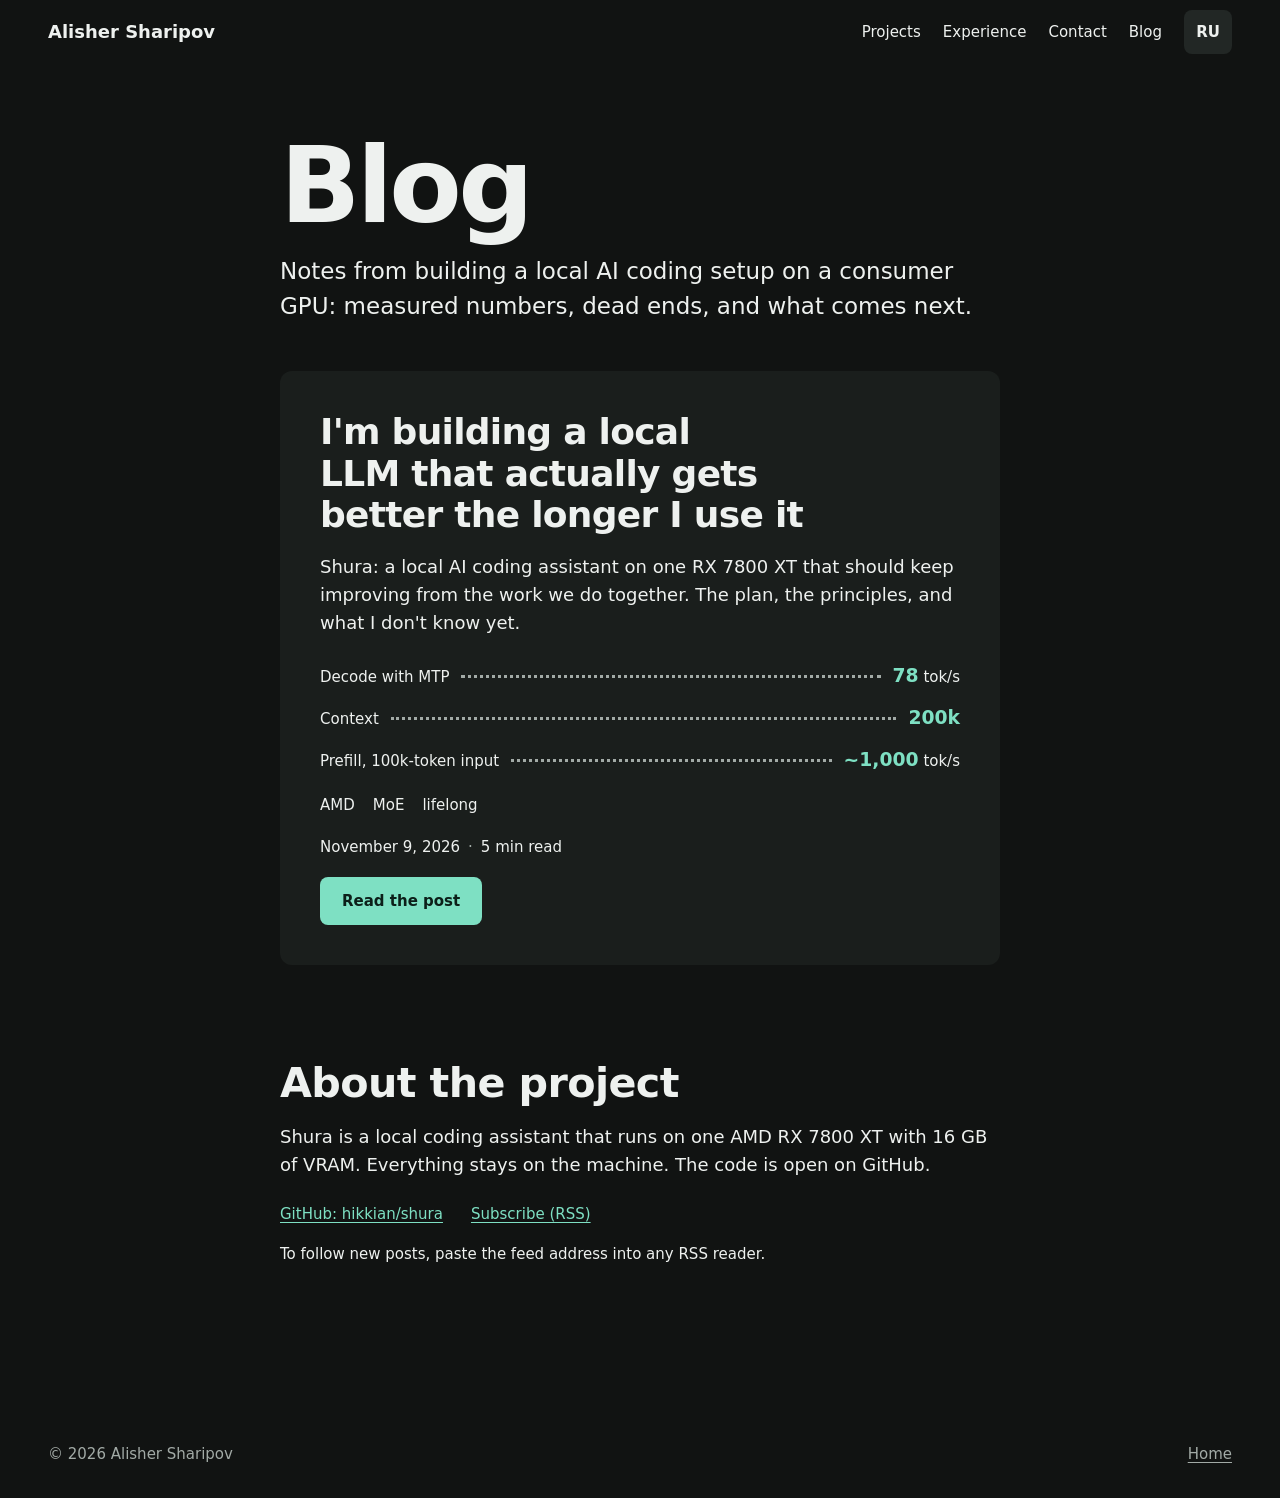
==== commit cfca319f: "Blog: a readable subscribe page instead of linking to raw XML" ====
--- a/blog/index.html
+++ b/blog/index.html
@@ -21,7 +21,7 @@
       <a href="../#projects" data-ru="Проекты">Projects</a>
       <a href="../#work" data-ru="Опыт">Experience</a>
       <a href="../#contact" data-ru="Контакты">Contact</a>
-      <a href="./" aria-current="page">Blog</a>
+      <a href="./" aria-current="page" data-ru="Блог">Blog</a>
       <button class="lang" type="button" id="lang" title="Русский / English">RU</button>
     </nav>
   </div>
@@ -73,7 +73,7 @@
   <p data-ru="Shura — локальный ассистент для программирования. Работает на одной AMD RX 7800 XT с 16 ГБ видеопамяти. Всё остаётся на машине. Код открыт на GitHub.">Shura is a local coding assistant that runs on one AMD RX 7800 XT with 16 GB of VRAM. Everything stays on the machine. The code is open on GitHub.</p>
   <ul class="about-links">
     <li><a href="https://github.com/hikkian/shura" data-ru="GitHub: hikkian/shura">GitHub: hikkian/shura</a></li>
-    <li><a href="feed.xml" data-ru="Лента RSS">RSS feed</a></li>
+    <li><a href="subscribe.html" data-ru="Подписаться (RSS)">Subscribe (RSS)</a></li>
   </ul>
   <p class="about-note" data-ru="Подписаться можно через RSS-читалку: вставьте в неё адрес ленты.">To follow new posts, paste the feed address into any RSS reader.</p>
 </section>
--- a/blog/blog.css
+++ b/blog/blog.css
@@ -164,3 +164,10 @@
   .facts-table td:last-child { white-space: normal; }
 }
 .cycle .loop { stroke-dasharray: 6 5; }
+
+/* Subscribe page */
+.sub-box { display: flex; flex-wrap: wrap; gap: 12px; align-items: center; margin: 32px 0 16px; padding: 18px 20px; background: var(--surface); border-radius: 10px; }
+.sub-box code { font-size: 0.95rem; color: var(--accent); word-break: break-all; flex: 1 1 260px; }
+.sub-box .btn { cursor: pointer; border: 0; border-radius: 8px; padding: 10px 18px; background: var(--accent); color: var(--accent-ink); font: inherit; font-weight: 650; }
+.sub-note { color: var(--muted); max-width: 62ch; margin-bottom: 32px; }
+.sub-page { max-width: 760px; margin-inline: auto; padding-top: 72px; padding-bottom: 48px; } .sub-page h1 { margin-bottom: 16px; }
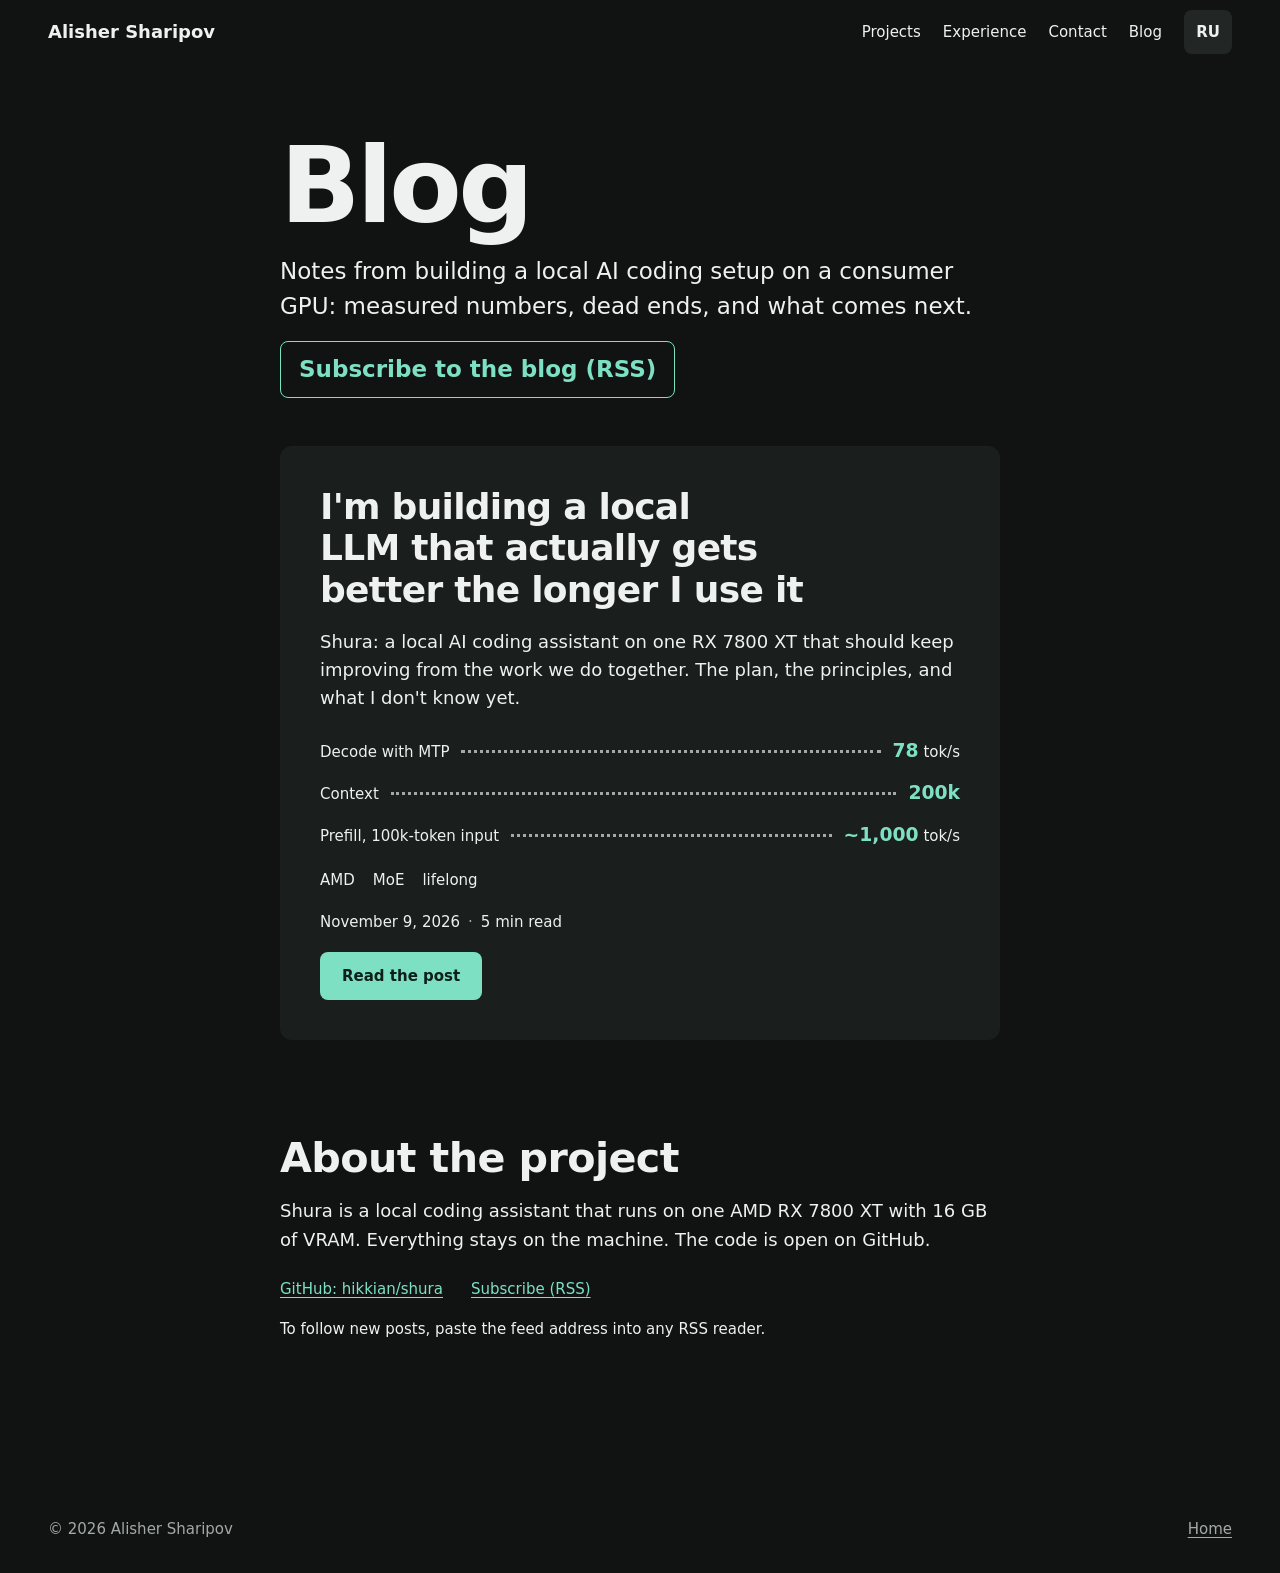
==== commit 35b74735: "Blog: subscribe button at the top" ====
--- a/blog/index.html
+++ b/blog/index.html
@@ -32,6 +32,7 @@
 <section class="wrap blog-intro" aria-labelledby="blog-h">
   <h1 id="blog-h" data-ru="Блог">Blog</h1>
   <p data-ru="Заметки о том, как я строю локальный ИИ для программирования на одной потребительской видеокарте: измеренные цифры, тупики и что будет дальше.">Notes from building a local AI coding setup on a consumer GPU: measured numbers, dead ends, and what comes next.</p>
+  <p class="intro-sub"><a class="sub-btn" href="subscribe.html" data-ru="Подписаться на блог (RSS)">Subscribe to the blog (RSS)</a></p>
 </section>
 
 <section class="wrap blog-entries" aria-label="Posts">
--- a/blog/blog.css
+++ b/blog/blog.css
@@ -171,3 +171,6 @@
 .sub-box .btn { cursor: pointer; border: 0; border-radius: 8px; padding: 10px 18px; background: var(--accent); color: var(--accent-ink); font: inherit; font-weight: 650; }
 .sub-note { color: var(--muted); max-width: 62ch; margin-bottom: 32px; }
 .sub-page { max-width: 760px; margin-inline: auto; padding-top: 72px; padding-bottom: 48px; } .sub-page h1 { margin-bottom: 16px; }
+.intro-sub { margin-top: 20px; }
+.sub-btn { display: inline-block; padding: 10px 18px; border: 1.5px solid var(--accent); border-radius: 8px; color: var(--accent); text-decoration: none; font-weight: 650; }
+.sub-btn:hover { background: var(--accent); color: var(--accent-ink); }
